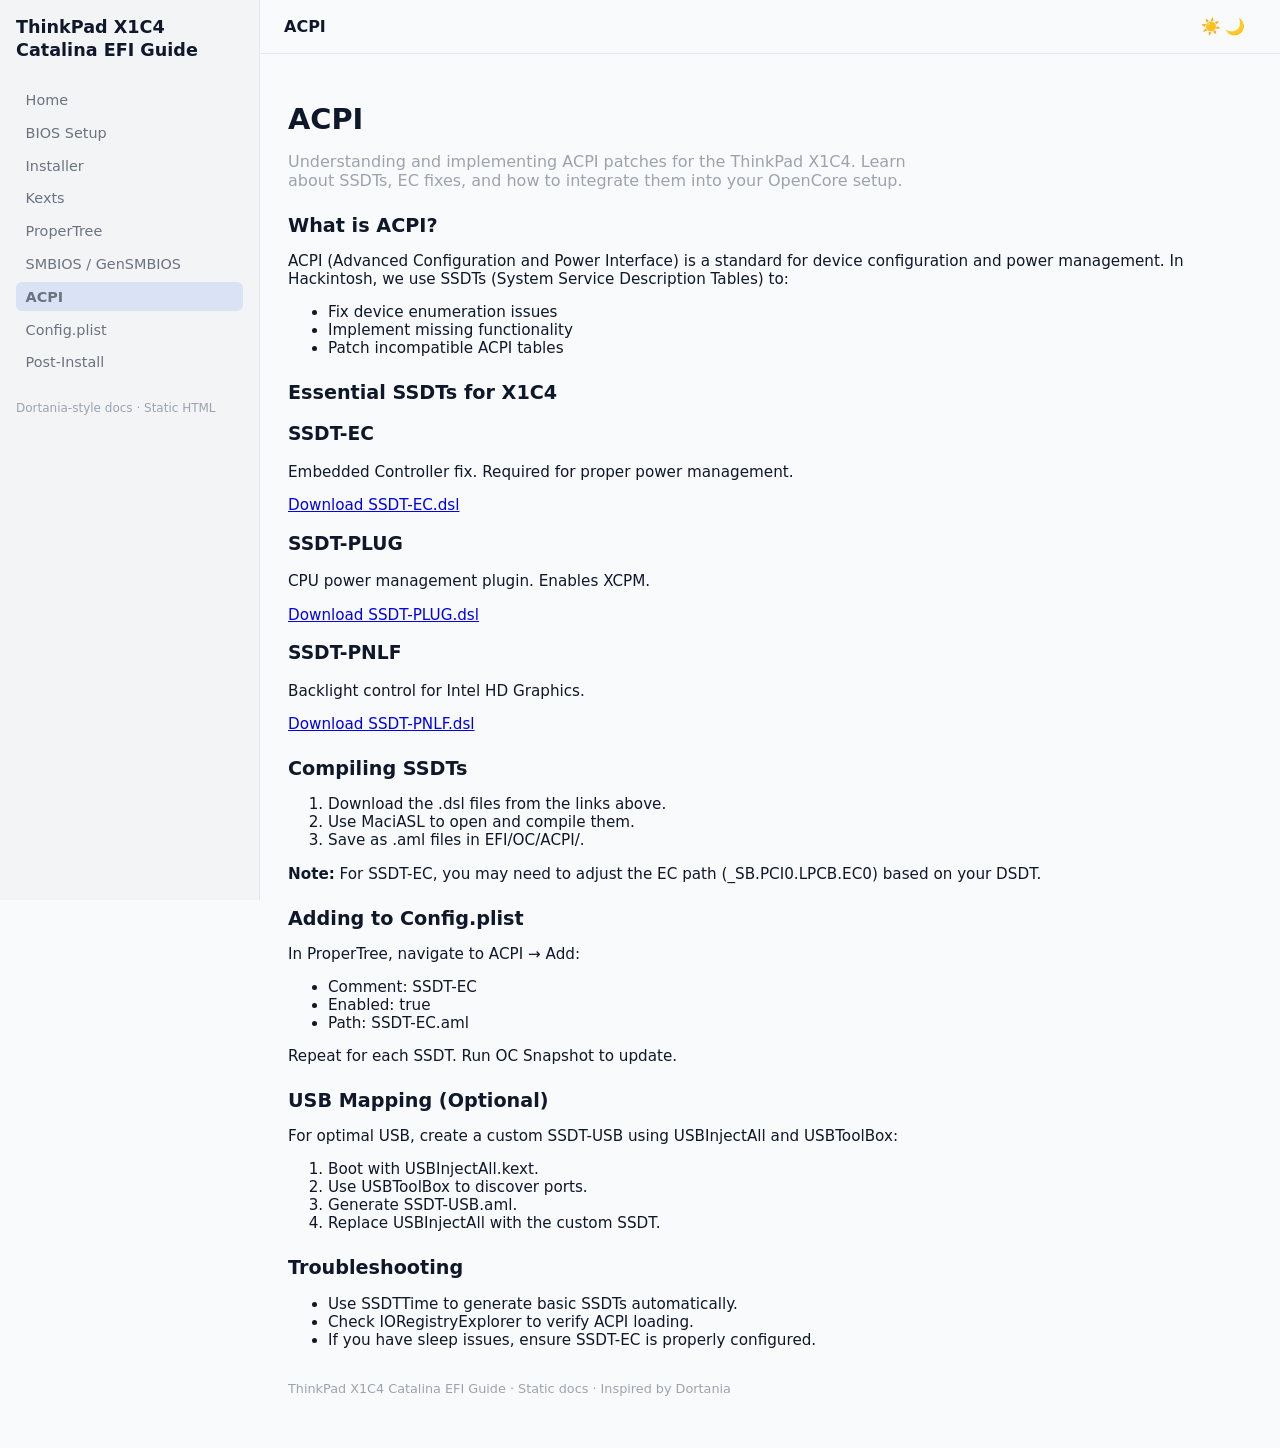
==== acpi.html @ cb49dfc6 "fix pages" ====
<!DOCTYPE html>
<html lang="en" data-theme="auto">
<head>
    <meta charset="UTF-8">
    <title>ACPI - ThinkPad X1C4 Catalina EFI Guide</title>
    <meta name="viewport" content="width=device-width, initial-scale=1">
    <link rel="stylesheet" href="assets/style.css">
    <script defer src="assets/theme.js"></script>
</head>
<body>

<div class="layout">
    <!-- Sidebar -->
    <aside class="sidebar">
        <div class="sidebar-header">
            <div class="site-title">ThinkPad X1C4<br>Catalina EFI Guide</div>
        </div>

        <nav class="sidebar-nav">
            <a href="index.html" class="nav-link">Home</a>
            <a href="bios.html" class="nav-link">BIOS Setup</a>
            <a href="installer.html" class="nav-link">Installer</a>
            <a href="kexts.html" class="nav-link">Kexts</a>
            <a href="propertree.html" class="nav-link">ProperTree</a>
            <a href="smbios.html" class="nav-link">SMBIOS / GenSMBIOS</a>
            <a href="acpi.html" class="nav-link active">ACPI</a>
            <a href="config.html" class="nav-link">Config.plist</a>
            <a href="postinstall.html" class="nav-link">Post‑Install</a>
        </nav>

        <div class="sidebar-footer">
            <span class="sidebar-note">Dortania‑style docs · Static HTML</span>
        </div>
    </aside>

    <!-- Main content -->
    <main class="content">
        <header class="topbar">
            <div class="topbar-title">ACPI</div>
            <button id="theme-toggle" class="theme-toggle" aria-label="Toggle theme">
                <span class="icon-sun">☀️</span>
                <span class="icon-moon">🌙</span>
            </button>
        </header>

        <article class="page">
            <h1>ACPI</h1>
            <p class="lead">
                Understanding and implementing ACPI patches for the ThinkPad X1C4.
                Learn about SSDTs, EC fixes, and how to integrate them into your OpenCore setup.
            </p>

            <section class="section">
                <h2>What is ACPI?</h2>
                <p>ACPI (Advanced Configuration and Power Interface) is a standard for device configuration and power management. In Hackintosh, we use SSDTs (System Service Description Tables) to:</p>
                <ul>
                    <li>Fix device enumeration issues</li>
                    <li>Implement missing functionality</li>
                    <li>Patch incompatible ACPI tables</li>
                </ul>
            </section>

            <section class="section">
                <h2>Essential SSDTs for X1C4</h2>

                <h3>SSDT-EC</h3>
                <p>Embedded Controller fix. Required for proper power management.</p>
                <p><a href="https://github.com/acidanthera/OpenCorePkg/blob/master/Docs/AcpiSamples/SSDT-EC.dsl" target="_blank">Download SSDT-EC.dsl</a></p>

                <h3>SSDT-PLUG</h3>
                <p>CPU power management plugin. Enables XCPM.</p>
                <p><a href="https://github.com/acidanthera/OpenCorePkg/blob/master/Docs/AcpiSamples/SSDT-PLUG.dsl" target="_blank">Download SSDT-PLUG.dsl</a></p>

                <h3>SSDT-PNLF</h3>
                <p>Backlight control for Intel HD Graphics.</p>
                <p><a href="https://github.com/acidanthera/OpenCorePkg/blob/master/Docs/AcpiSamples/SSDT-PNLF.dsl" target="_blank">Download SSDT-PNLF.dsl</a></p>
            </section>

            <section class="section">
                <h2>Compiling SSDTs</h2>
                <ol>
                    <li>Download the .dsl files from the links above.</li>
                    <li>Use MaciASL to open and compile them.</li>
                    <li>Save as .aml files in EFI/OC/ACPI/.</li>
                </ol>
                <p><strong>Note:</strong> For SSDT-EC, you may need to adjust the EC path (_SB.PCI0.LPCB.EC0) based on your DSDT.</p>
            </section>

            <section class="section">
                <h2>Adding to Config.plist</h2>
                <p>In ProperTree, navigate to ACPI → Add:</p>
                <ul>
                    <li>Comment: SSDT-EC</li>
                    <li>Enabled: true</li>
                    <li>Path: SSDT-EC.aml</li>
                </ul>
                <p>Repeat for each SSDT. Run OC Snapshot to update.</p>
            </section>

            <section class="section">
                <h2>USB Mapping (Optional)</h2>
                <p>For optimal USB, create a custom SSDT-USB using USBInjectAll and USBToolBox:</p>
                <ol>
                    <li>Boot with USBInjectAll.kext.</li>
                    <li>Use USBToolBox to discover ports.</li>
                    <li>Generate SSDT-USB.aml.</li>
                    <li>Replace USBInjectAll with the custom SSDT.</li>
                </ol>
            </section>

            <section class="section">
                <h2>Troubleshooting</h2>
                <ul>
                    <li>Use SSDTTime to generate basic SSDTs automatically.</li>
                    <li>Check IORegistryExplorer to verify ACPI loading.</li>
                    <li>If you have sleep issues, ensure SSDT-EC is properly configured.</li>
                </ul>
            </section>

            <footer class="page-footer">
                <p>ThinkPad X1C4 Catalina EFI Guide · Static docs · Inspired by Dortania</p>
            </footer>
        </article>
    </main>
</div>

</body>
</html>
---- assets/style.css ----
:root {
    --bg-light: #f9fafb;
    --bg-dark: #020617;
    --bg-elevated-light: #ffffff;
    --bg-elevated-dark: #020617;
    --text-light: #0f172a;
    --text-dark: #e5e7eb;
    --muted-light: #6b7280;
    --muted-dark: #9ca3af;
    --border-light: #e5e7eb;
    --border-dark: #1f2937;
    --accent: #2563eb; /* Dortania blue */
    --accent-soft-light: #dbeafe;
    --accent-soft-dark: #1d3557;
    --sidebar-width: 260px;
    --radius: 10px;
    --font-sans: system-ui, -apple-system, BlinkMacSystemFont, "Segoe UI", sans-serif;
}

html {
    color-scheme: light dark;
}

html[data-theme="light"] {
    background-color: var(--bg-light);
    color: var(--text-light);
}

html[data-theme="dark"] {
    background-color: var(--bg-dark);
    color: var(--text-dark);
}

body {
    margin: 0;
    font-family: var(--font-sans);
}

/* Layout */

.layout {
    display: flex;
    min-height: 100vh;
}

/* Sidebar */

.sidebar {
    width: var(--sidebar-width);
    border-right: 1px solid;
    padding: 1rem;
    box-sizing: border-box;
    position: sticky;
    top: 0;
    align-self: flex-start;
    height: 100vh;
    overflow-y: auto;
}

html[data-theme="light"] .sidebar {
    background: #f3f4f6;
    border-color: var(--border-light);
}

html[data-theme="dark"] .sidebar {
    background: #020617;
    border-color: var(--border-dark);
}

.sidebar-header {
    margin-bottom: 1.5rem;
}

.site-title {
    font-weight: 700;
    font-size: 1.1rem;
    line-height: 1.3;
}

.sidebar-nav {
    display: flex;
    flex-direction: column;
    gap: 0.25rem;
    margin-bottom: 1.5rem;
}

.nav-link {
    display: block;
    padding: 0.4rem 0.6rem;
    border-radius: 6px;
    text-decoration: none;
    font-size: 0.9rem;
}

html[data-theme="light"] .nav-link {
    color: var(--muted-light);
}

html[data-theme="dark"] .nav-link {
    color: var(--muted-dark);
}

.nav-link:hover {
    background: rgba(37, 99, 235, 0.08);
    color: var(--accent);
}

.nav-link.active {
    background: rgba(37, 99, 235, 0.12);
    color: var(--accent);
    font-weight: 600;
}

.sidebar-footer {
    font-size: 0.75rem;
    color: var(--muted-dark);
}

/* Content */

.content {
    flex: 1;
    min-width: 0;
    display: flex;
    flex-direction: column;
}

.topbar {
    display: flex;
    justify-content: space-between;
    align-items: center;
    padding: 0.75rem 1.5rem;
    border-bottom: 1px solid;
    position: sticky;
    top: 0;
    z-index: 10;
    backdrop-filter: blur(10px);
}

html[data-theme="light"] .topbar {
    background: rgba(249, 250, 251, 0.9);
    border-color: var(--border-light);
}

html[data-theme="dark"] .topbar {
    background: rgba(2, 6, 23, 0.9);
    border-color: var(--border-dark);
}

.topbar-title {
    font-weight: 600;
}

.theme-toggle {
    border: 1px solid transparent;
    border-radius: 999px;
    padding: 0.25rem 0.6rem;
    background: none;
    cursor: pointer;
    font-size: 0.9rem;
    display: flex;
    align-items: center;
    gap: 0.25rem;
}

html[data-theme="light"] .theme-toggle {
    color: var(--muted-light);
}

html[data-theme="dark"] .theme-toggle {
    color: var(--muted-dark);
}

.theme-toggle:hover {
    border-color: var(--accent);
}

.icon-moon,
.icon-sun {
    font-size: 1rem;
}

/* Page */

.page {
    padding: 1.5rem 1.75rem 2.5rem;
    max-width: 960px;
}

h1 {
    font-size: 1.8rem;
    margin-bottom: 0.5rem;
}

h2 {
    font-size: 1.2rem;
    margin-top: 1.5rem;
    margin-bottom: 0.5rem;
}

.lead {
    color: var(--muted-dark);
    max-width: 40rem;
    margin-bottom: 1.5rem;
}

.card-grid {
    display: grid;
    grid-template-columns: repeat(auto-fit, minmax(220px, 1fr));
    gap: 0.75rem;
    margin-bottom: 1.5rem;
}

.card {
    border-radius: var(--radius);
    padding: 0.9rem 1rem;
    text-decoration: none;
    border: 1px solid;
    font-size: 0.9rem;
}

html[data-theme="light"] .card {
    background: var(--bg-elevated-light);
    border-color: var(--border-light);
    color: var(--text-light);
}

html[data-theme="dark"] .card {
    background: var(--bg-elevated-dark);
    border-color: var(--border-dark);
    color: var(--text-dark);
}

.card h2 {
    margin-top: 0;
    margin-bottom: 0.25rem;
    font-size: 1rem;
}

.card p {
    margin: 0;
    color: var(--muted-dark);
}

.card:hover {
    border-color: var(--accent);
    box-shadow: 0 0 0 1px rgba(37, 99, 235, 0.2);
}

.section {
    margin-top: 1.5rem;
}

.section p,
.section ul,
.section ol {
    font-size: 0.95rem;
}

.page-footer {
    margin-top: 2rem;
    font-size: 0.8rem;
    color: var(--muted-dark);
}

/* Responsive */

@media (max-width: 800px) {
    .layout {
        flex-direction: column;
    }

    .sidebar {
        position: static;
        width: 100%;
        height: auto;
        border-right: none;
        border-bottom: 1px solid;
    }

    .content {
        min-height: auto;
    }
}
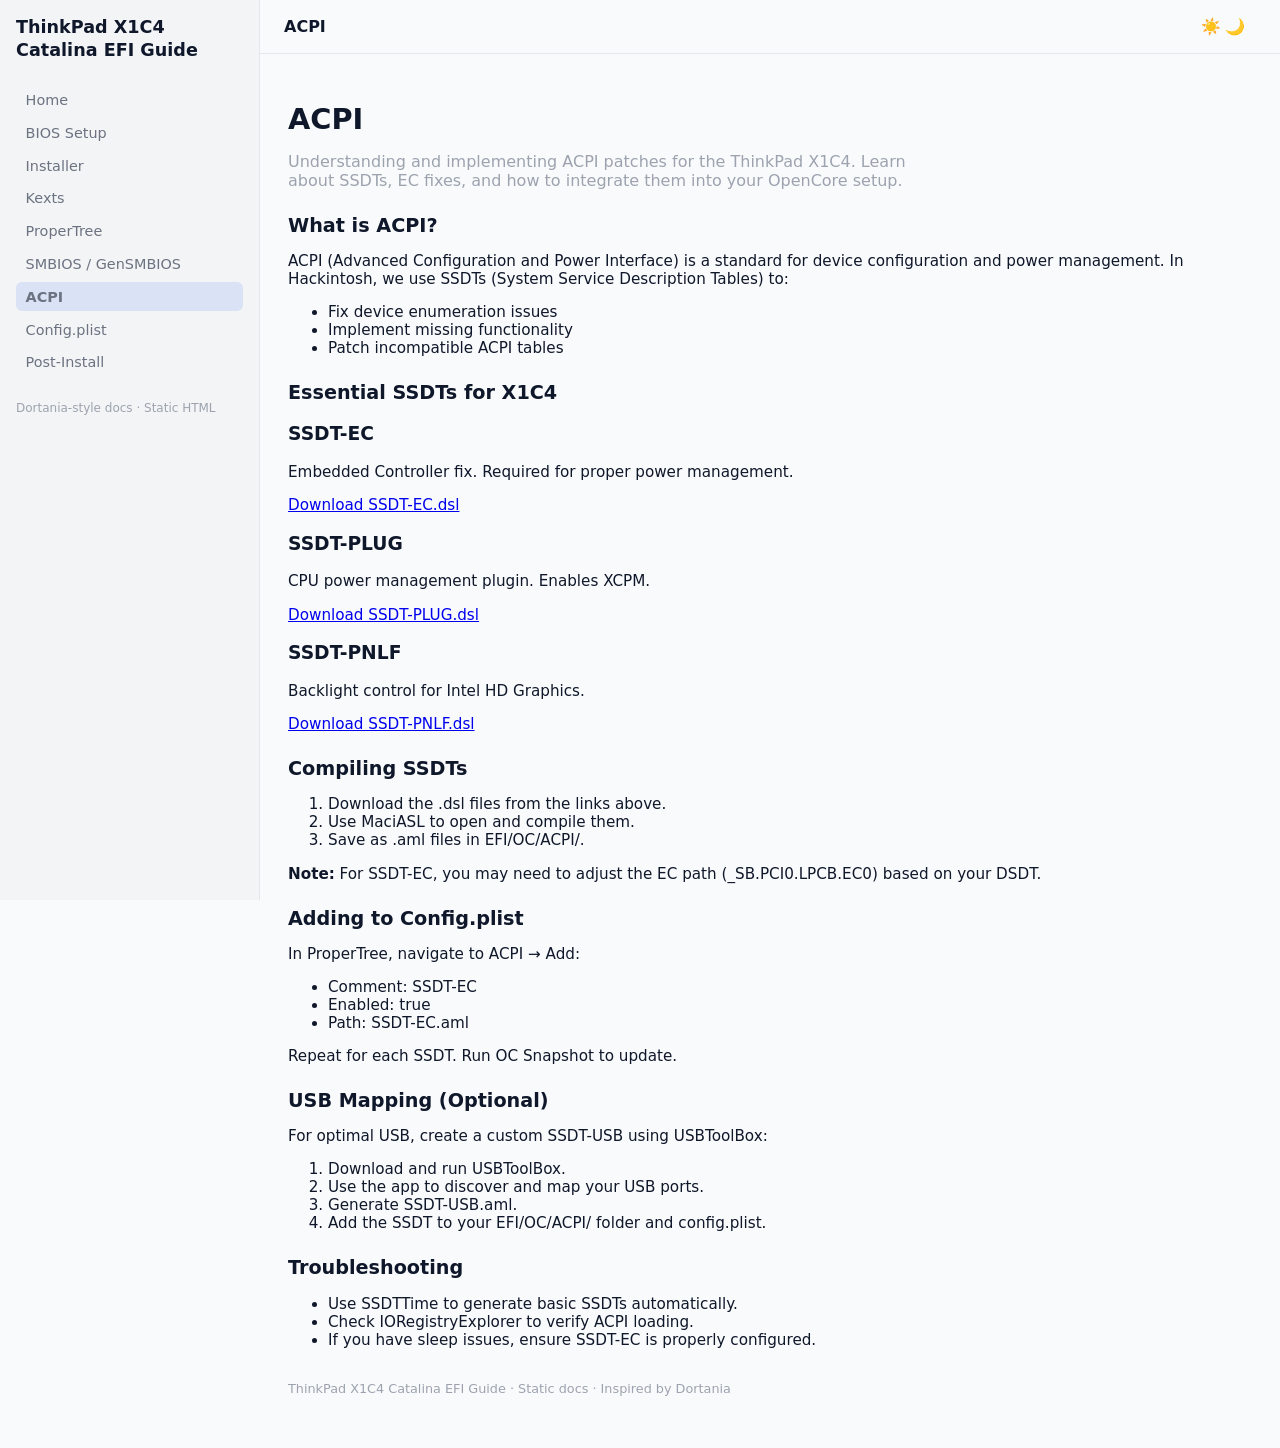
==== commit ec5cc994: "updare html" ====
--- a/acpi.html
+++ b/acpi.html
@@ -99,12 +99,12 @@
 
             <section class="section">
                 <h2>USB Mapping (Optional)</h2>
-                <p>For optimal USB, create a custom SSDT-USB using USBInjectAll and USBToolBox:</p>
+                <p>For optimal USB, create a custom SSDT-USB using USBToolBox:</p>
                 <ol>
-                    <li>Boot with USBInjectAll.kext.</li>
-                    <li>Use USBToolBox to discover ports.</li>
+                    <li>Download and run USBToolBox.</li>
+                    <li>Use the app to discover and map your USB ports.</li>
                     <li>Generate SSDT-USB.aml.</li>
-                    <li>Replace USBInjectAll with the custom SSDT.</li>
+                    <li>Add the SSDT to your EFI/OC/ACPI/ folder and config.plist.</li>
                 </ol>
             </section>
 
